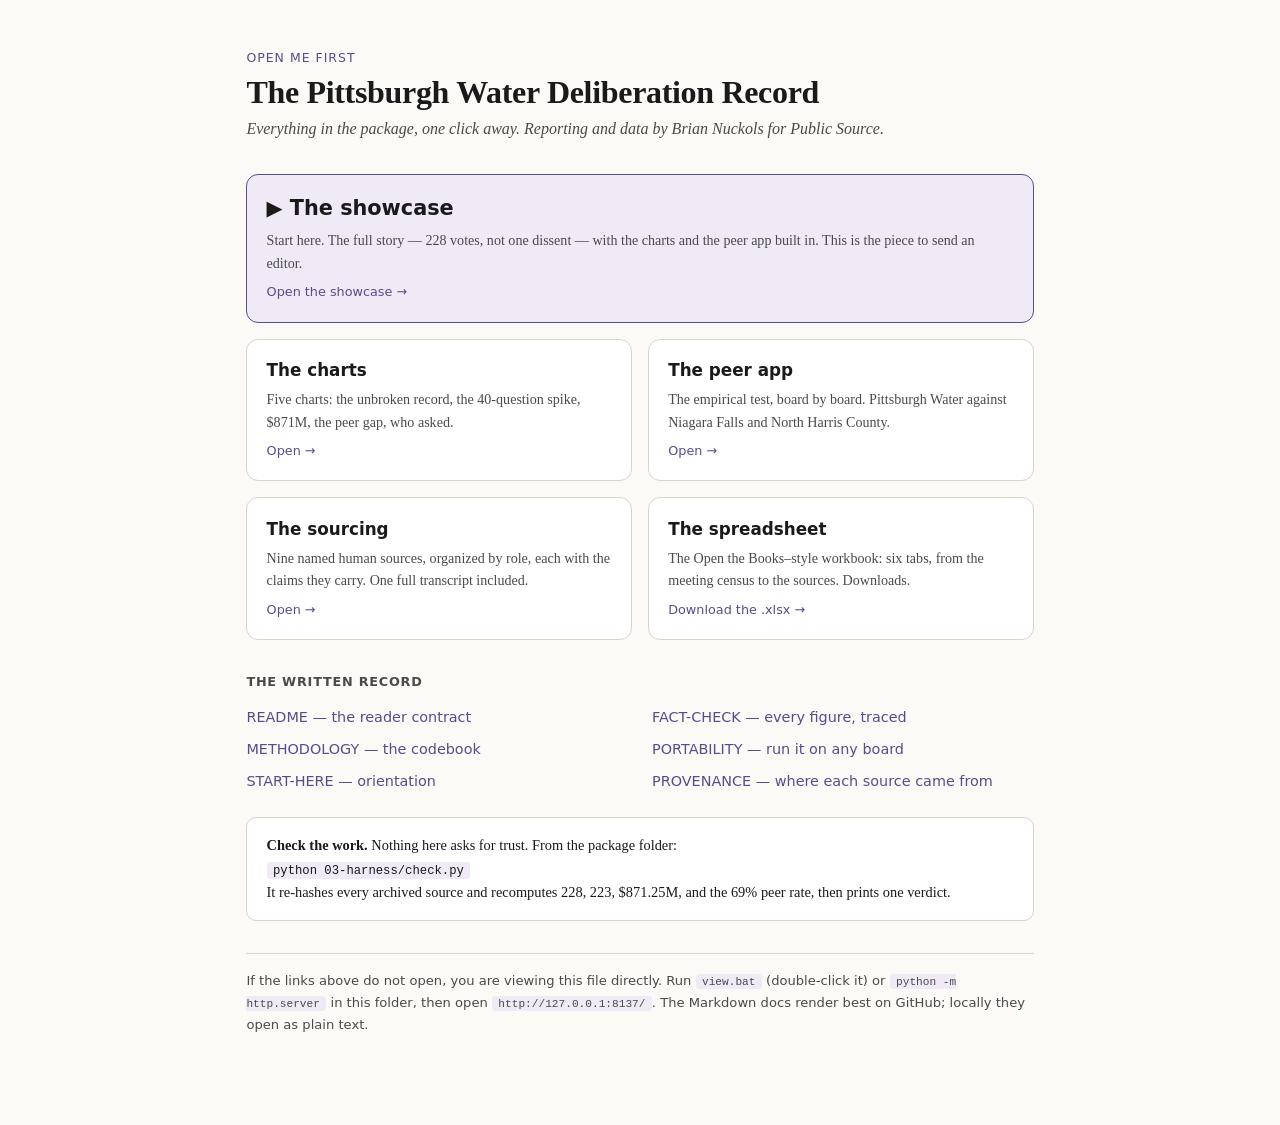
==== index.html @ bee3a7f2 "Landing page and double-click launcher" ====
<!doctype html>
<html lang="en">
<head>
<meta charset="utf-8">
<meta name="viewport" content="width=device-width, initial-scale=1">
<title>The Pittsburgh Water Deliberation Record — open me first</title>
<style>
  :root{--ink:#1a1a1a;--soft:#4a4a4a;--paper:#fbfaf7;--rule:#d9d4c8;--accent:#5b4b8a;--accent-soft:#efeaf6;--card:#fff;}
  @media (prefers-color-scheme:dark){:root{--ink:#f4f2e9;--soft:#c3c2b7;--paper:#14130e;--rule:#332f26;--accent:#9085e9;--accent-soft:#231f33;--card:#1e1d16;}}
  *{box-sizing:border-box}
  body{margin:0;background:var(--paper);color:var(--ink);font-family:Georgia,"Palatino Linotype",serif;line-height:1.6}
  .wrap{max-width:52rem;margin:0 auto;padding:3rem 1.4rem 5rem}
  .kicker{font-family:-apple-system,system-ui,sans-serif;font-size:.78rem;letter-spacing:.08em;text-transform:uppercase;color:var(--accent);margin:0 0 .4rem}
  h1{font-size:2rem;line-height:1.15;margin:0 0 .3rem;letter-spacing:-.01em}
  .sub{color:var(--soft);font-style:italic;margin:0 0 2rem}
  .grid{display:grid;grid-template-columns:1fr 1fr;gap:1rem;margin-bottom:1.5rem}
  @media(max-width:600px){.grid{grid-template-columns:1fr}}
  a.card{display:block;text-decoration:none;color:inherit;background:var(--card);border:1px solid var(--rule);border-radius:12px;padding:1.1rem 1.2rem;transition:transform .1s,border-color .1s}
  a.card:hover{transform:translateY(-2px);border-color:var(--accent)}
  a.card.big{grid-column:1/-1;background:var(--accent-soft);border-color:var(--accent)}
  .card h2{font-family:-apple-system,system-ui,sans-serif;font-size:1.05rem;margin:0 0 .25rem}
  .card.big h2{font-size:1.3rem}
  .card p{font-size:.88rem;color:var(--soft);margin:0}
  .card .go{font-family:-apple-system,system-ui,sans-serif;font-size:.8rem;color:var(--accent);margin-top:.5rem;display:inline-block}
  h3.sec{font-family:-apple-system,system-ui,sans-serif;font-size:.8rem;text-transform:uppercase;letter-spacing:.06em;color:var(--soft);margin:2rem 0 .7rem}
  ul.docs{list-style:none;padding:0;margin:0;display:grid;grid-template-columns:1fr 1fr;gap:.4rem 1.5rem}
  @media(max-width:600px){ul.docs{grid-template-columns:1fr}}
  ul.docs a{color:var(--accent);text-decoration:none;font-family:-apple-system,system-ui,sans-serif;font-size:.9rem}
  ul.docs a:hover{text-decoration:underline}
  .check{background:var(--card);border:1px solid var(--rule);border-radius:10px;padding:1rem 1.2rem;margin-top:1.5rem;font-size:.9rem}
  code{font-family:"Cascadia Code",Consolas,monospace;background:var(--accent-soft);padding:.1rem .4rem;border-radius:4px;font-size:.85em}
  .foot{color:var(--soft);font-size:.82rem;margin-top:2rem;border-top:1px solid var(--rule);padding-top:1rem;font-family:-apple-system,system-ui,sans-serif}
</style>
</head>
<body>
<div class="wrap">
  <p class="kicker">Open me first</p>
  <h1>The Pittsburgh Water Deliberation Record</h1>
  <p class="sub">Everything in the package, one click away. Reporting and data by Brian Nuckols for Public Source.</p>

  <div class="grid">
    <a class="card big" href="site/index.html">
      <h2>▶ The showcase</h2>
      <p>Start here. The full story — 228 votes, not one dissent — with the charts and the peer app built in. This is the piece to send an editor.</p>
      <span class="go">Open the showcase →</span>
    </a>

    <a class="card" href="04-charts/index.html">
      <h2>The charts</h2>
      <p>Five charts: the unbroken record, the 40-question spike, $871M, the peer gap, who asked.</p>
      <span class="go">Open →</span>
    </a>

    <a class="card" href="widget/index.html">
      <h2>The peer app</h2>
      <p>The empirical test, board by board. Pittsburgh Water against Niagara Falls and North Harris County.</p>
      <span class="go">Open →</span>
    </a>

    <a class="card" href="05-sources/index.html">
      <h2>The sourcing</h2>
      <p>Nine named human sources, organized by role, each with the claims they carry. One full transcript included.</p>
      <span class="go">Open →</span>
    </a>

    <a class="card" href="spreadsheet/Pittsburgh-Water-Deliberation-Record.xlsx">
      <h2>The spreadsheet</h2>
      <p>The Open the Books–style workbook: six tabs, from the meeting census to the sources. Downloads.</p>
      <span class="go">Download the .xlsx →</span>
    </a>
  </div>

  <h3 class="sec">The written record</h3>
  <ul class="docs">
    <li><a href="README.md">README — the reader contract</a></li>
    <li><a href="FACT-CHECK.md">FACT-CHECK — every figure, traced</a></li>
    <li><a href="METHODOLOGY.md">METHODOLOGY — the codebook</a></li>
    <li><a href="PORTABILITY.md">PORTABILITY — run it on any board</a></li>
    <li><a href="START-HERE.md">START-HERE — orientation</a></li>
    <li><a href="01-sources-archive/PROVENANCE.md">PROVENANCE — where each source came from</a></li>
  </ul>

  <div class="check">
    <b>Check the work.</b> Nothing here asks for trust. From the package folder:
    <br><code>python 03-harness/check.py</code>
    <br>It re-hashes every archived source and recomputes 228, 223, $871.25M, and the 69% peer rate, then prints one verdict.
  </div>

  <p class="foot">If the links above do not open, you are viewing this file directly. Run <code>view.bat</code> (double-click it) or <code>python -m http.server</code> in this folder, then open <code>http://127.0.0.1:8137/</code>. The Markdown docs render best on GitHub; locally they open as plain text.</p>
</div>
</body>
</html>
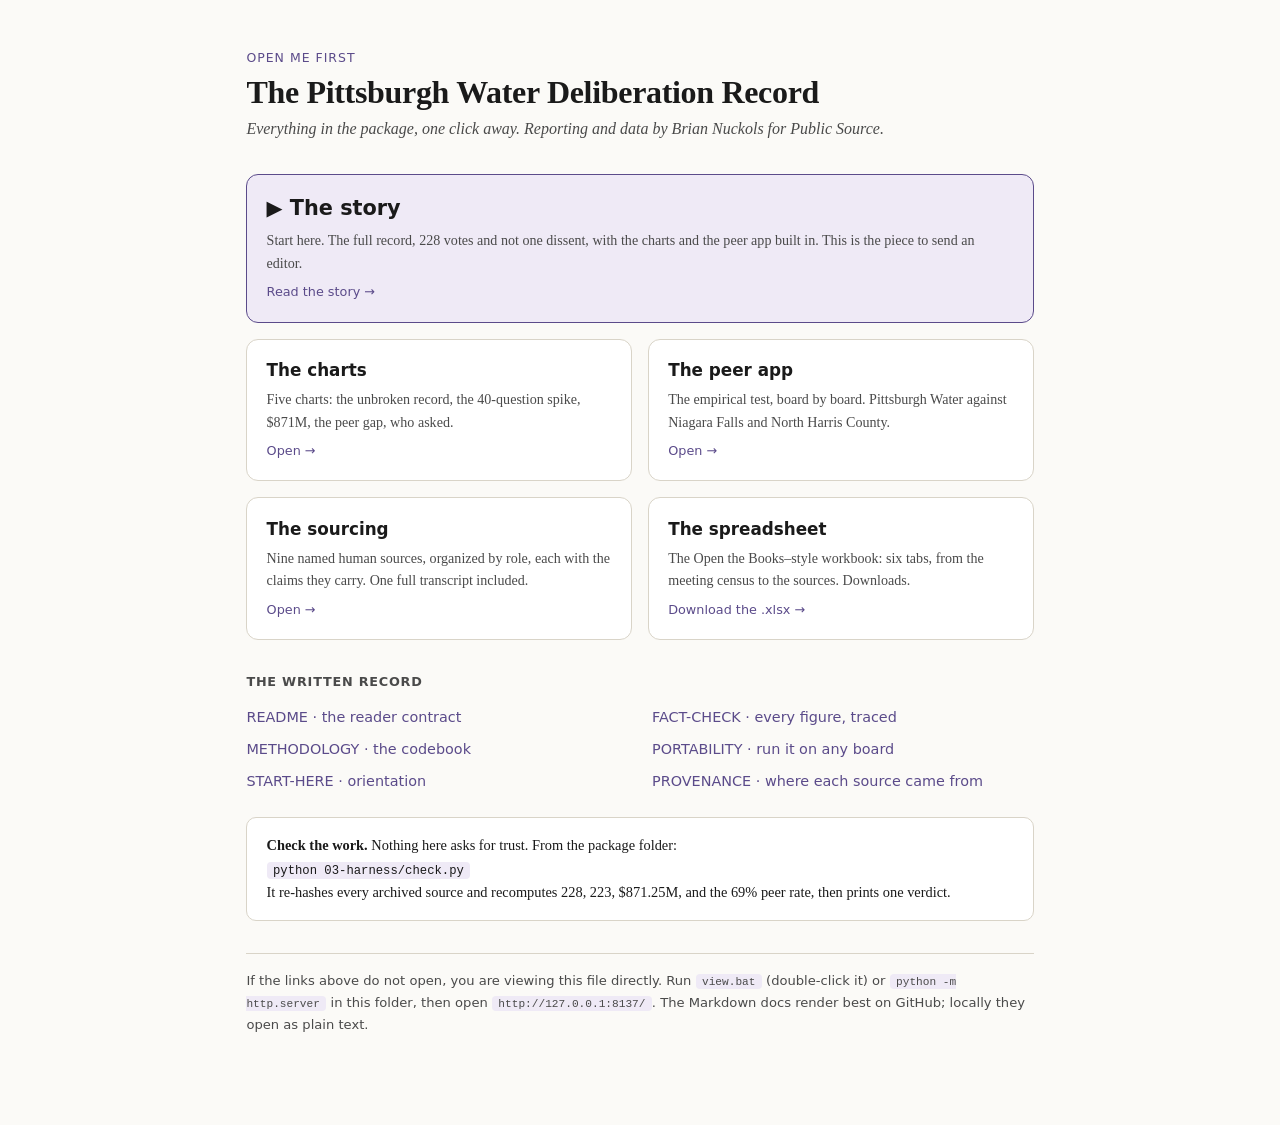
==== commit 45f687df: "Prose pass: remove em-dash connectors, symmetry inversions, and a dead word" ====
--- a/index.html
+++ b/index.html
@@ -3,7 +3,7 @@
 <head>
 <meta charset="utf-8">
 <meta name="viewport" content="width=device-width, initial-scale=1">
-<title>The Pittsburgh Water Deliberation Record — open me first</title>
+<title>The Pittsburgh Water Deliberation Record</title>
 <style>
   :root{--ink:#1a1a1a;--soft:#4a4a4a;--paper:#fbfaf7;--rule:#d9d4c8;--accent:#5b4b8a;--accent-soft:#efeaf6;--card:#fff;}
   @media (prefers-color-scheme:dark){:root{--ink:#f4f2e9;--soft:#c3c2b7;--paper:#14130e;--rule:#332f26;--accent:#9085e9;--accent-soft:#231f33;--card:#1e1d16;}}
@@ -40,9 +40,9 @@
 
   <div class="grid">
     <a class="card big" href="site/index.html">
-      <h2>▶ The showcase</h2>
-      <p>Start here. The full story — 228 votes, not one dissent — with the charts and the peer app built in. This is the piece to send an editor.</p>
-      <span class="go">Open the showcase →</span>
+      <h2>▶ The story</h2>
+      <p>Start here. The full record, 228 votes and not one dissent, with the charts and the peer app built in. This is the piece to send an editor.</p>
+      <span class="go">Read the story →</span>
     </a>
 
     <a class="card" href="04-charts/index.html">
@@ -72,12 +72,12 @@
 
   <h3 class="sec">The written record</h3>
   <ul class="docs">
-    <li><a href="README.md">README — the reader contract</a></li>
-    <li><a href="FACT-CHECK.md">FACT-CHECK — every figure, traced</a></li>
-    <li><a href="METHODOLOGY.md">METHODOLOGY — the codebook</a></li>
-    <li><a href="PORTABILITY.md">PORTABILITY — run it on any board</a></li>
-    <li><a href="START-HERE.md">START-HERE — orientation</a></li>
-    <li><a href="01-sources-archive/PROVENANCE.md">PROVENANCE — where each source came from</a></li>
+    <li><a href="README.md">README · the reader contract</a></li>
+    <li><a href="FACT-CHECK.md">FACT-CHECK · every figure, traced</a></li>
+    <li><a href="METHODOLOGY.md">METHODOLOGY · the codebook</a></li>
+    <li><a href="PORTABILITY.md">PORTABILITY · run it on any board</a></li>
+    <li><a href="START-HERE.md">START-HERE · orientation</a></li>
+    <li><a href="01-sources-archive/PROVENANCE.md">PROVENANCE · where each source came from</a></li>
   </ul>
 
   <div class="check">
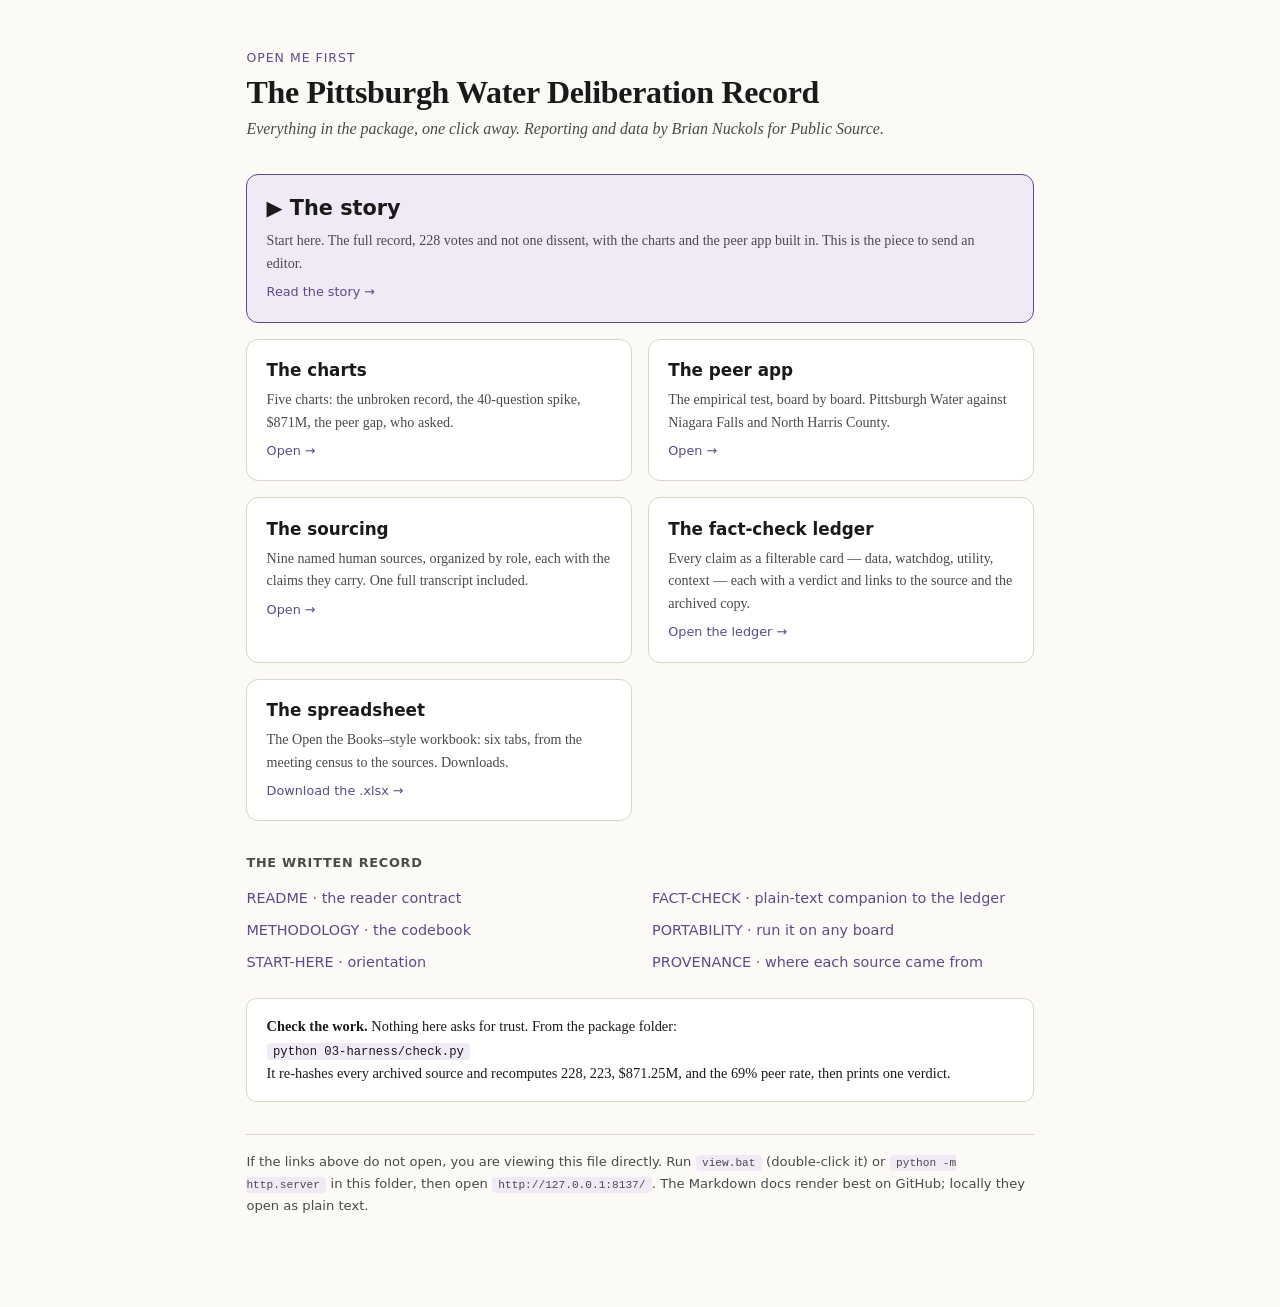
==== commit 7b6aa791: "Interactive fact-check ledger; add remaining interview transcripts; wire ledger into hub, story, and" ====
--- a/index.html
+++ b/index.html
@@ -63,6 +63,12 @@
       <span class="go">Open →</span>
     </a>
 
+    <a class="card" href="fact-check/index.html">
+      <h2>The fact-check ledger</h2>
+      <p>Every claim as a filterable card — data, watchdog, utility, context — each with a verdict and links to the source and the archived copy.</p>
+      <span class="go">Open the ledger →</span>
+    </a>
+
     <a class="card" href="spreadsheet/Pittsburgh-Water-Deliberation-Record.xlsx">
       <h2>The spreadsheet</h2>
       <p>The Open the Books–style workbook: six tabs, from the meeting census to the sources. Downloads.</p>
@@ -73,7 +79,7 @@
   <h3 class="sec">The written record</h3>
   <ul class="docs">
     <li><a href="README.md">README · the reader contract</a></li>
-    <li><a href="FACT-CHECK.md">FACT-CHECK · every figure, traced</a></li>
+    <li><a href="FACT-CHECK.md">FACT-CHECK · plain-text companion to the ledger</a></li>
     <li><a href="METHODOLOGY.md">METHODOLOGY · the codebook</a></li>
     <li><a href="PORTABILITY.md">PORTABILITY · run it on any board</a></li>
     <li><a href="START-HERE.md">START-HERE · orientation</a></li>
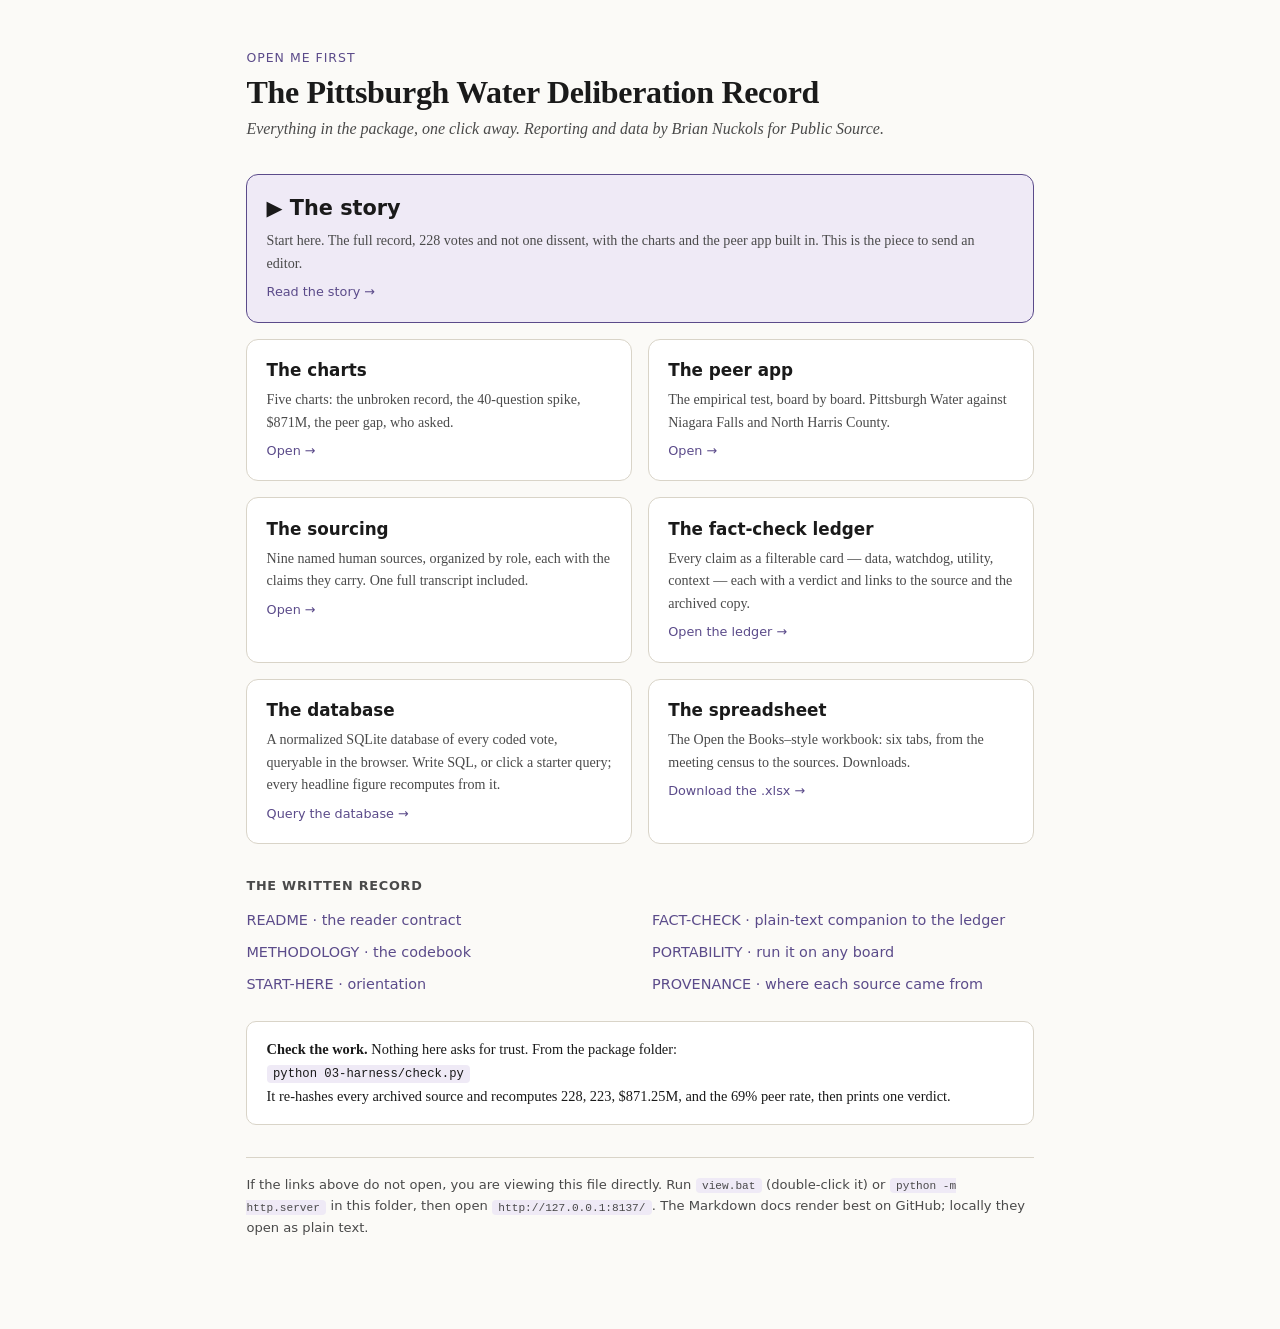
==== commit f1176f4a: "Normalized SQLite database + in-browser SQL explorer for the coded meetings" ====
--- a/index.html
+++ b/index.html
@@ -69,6 +69,12 @@
       <span class="go">Open the ledger →</span>
     </a>
 
+    <a class="card" href="db/index.html">
+      <h2>The database</h2>
+      <p>A normalized SQLite database of every coded vote, queryable in the browser. Write SQL, or click a starter query; every headline figure recomputes from it.</p>
+      <span class="go">Query the database →</span>
+    </a>
+
     <a class="card" href="spreadsheet/Pittsburgh-Water-Deliberation-Record.xlsx">
       <h2>The spreadsheet</h2>
       <p>The Open the Books–style workbook: six tabs, from the meeting census to the sources. Downloads.</p>
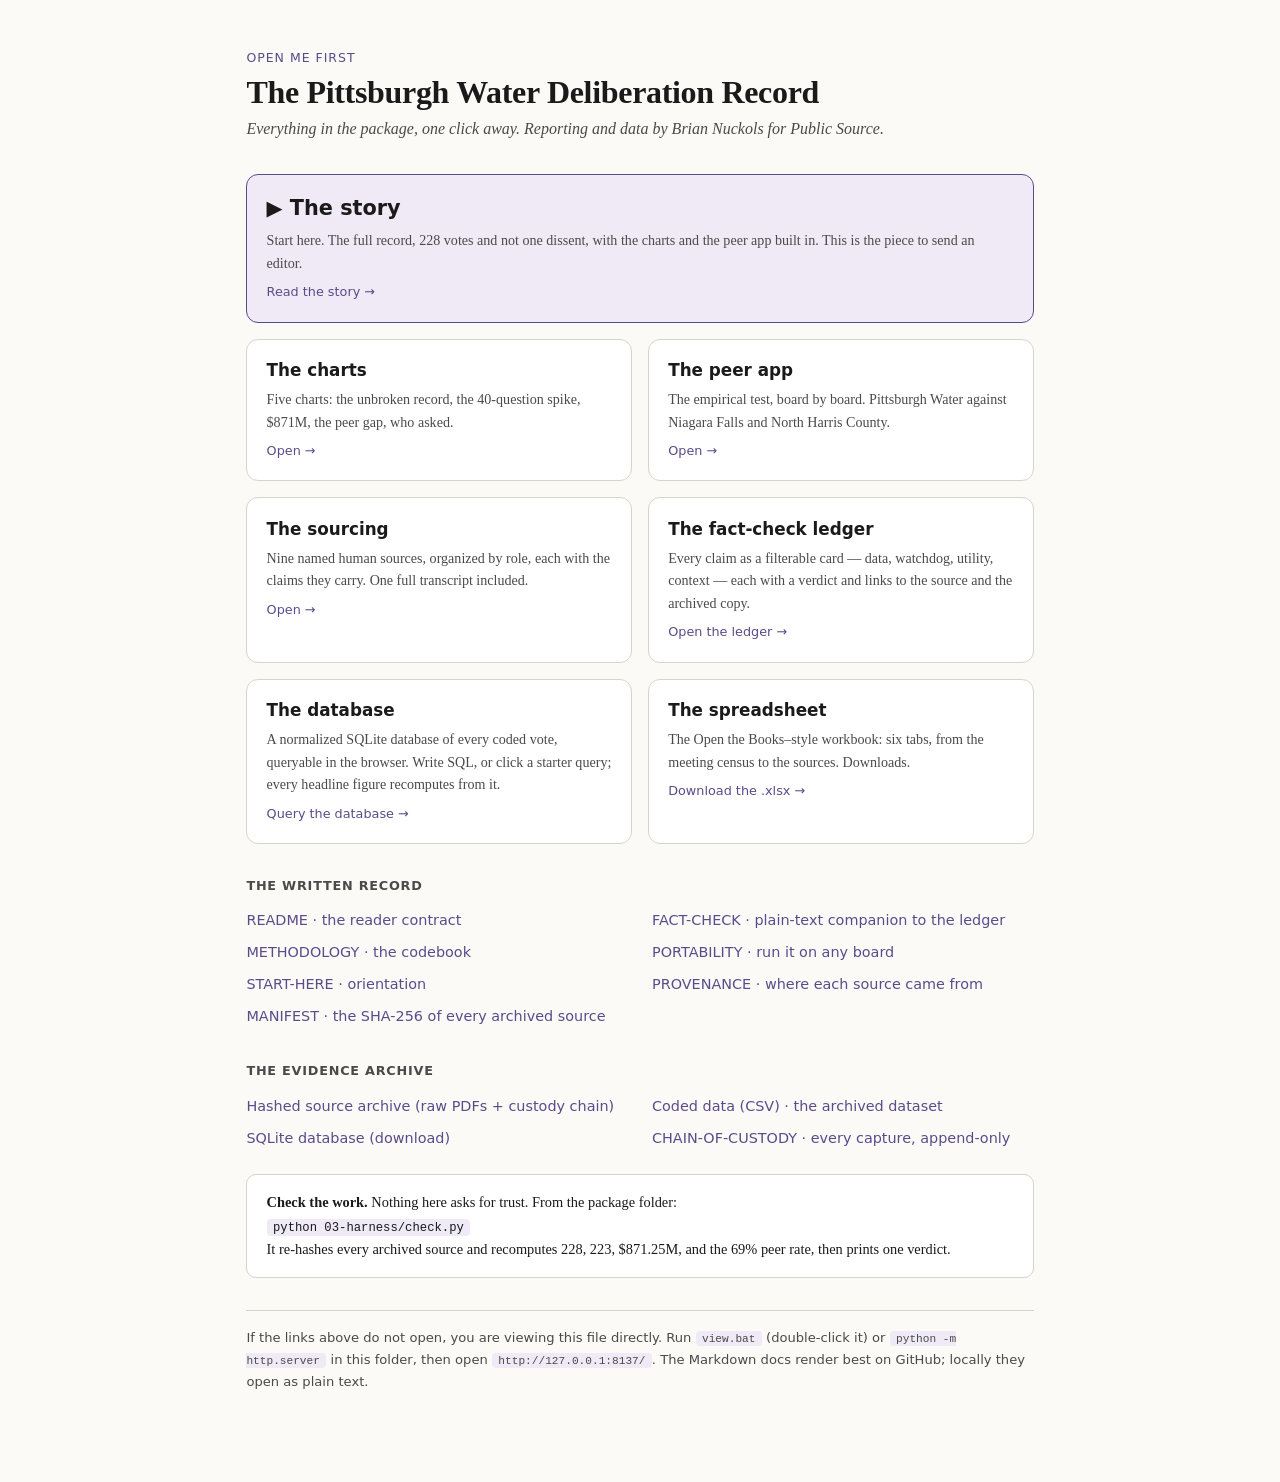
==== commit 9a76e3d0: "Surface evidence-archive and provenance links on the database tool and the hub" ====
--- a/index.html
+++ b/index.html
@@ -90,6 +90,15 @@
     <li><a href="PORTABILITY.md">PORTABILITY · run it on any board</a></li>
     <li><a href="START-HERE.md">START-HERE · orientation</a></li>
     <li><a href="01-sources-archive/PROVENANCE.md">PROVENANCE · where each source came from</a></li>
+    <li><a href="01-sources-archive/MANIFEST.md">MANIFEST · the SHA-256 of every archived source</a></li>
+  </ul>
+
+  <h3 class="sec">The evidence archive</h3>
+  <ul class="docs">
+    <li><a href="https://github.com/bnuckols13/pittsburgh-water-deliberation-record/tree/main/01-sources-archive">Hashed source archive (raw PDFs + custody chain)</a></li>
+    <li><a href="https://github.com/bnuckols13/pittsburgh-water-deliberation-record/tree/main/02-data">Coded data (CSV) · the archived dataset</a></li>
+    <li><a href="db/pittsburgh_water.db">SQLite database (download)</a></li>
+    <li><a href="01-sources-archive/CHAIN-OF-CUSTODY.md">CHAIN-OF-CUSTODY · every capture, append-only</a></li>
   </ul>
 
   <div class="check">
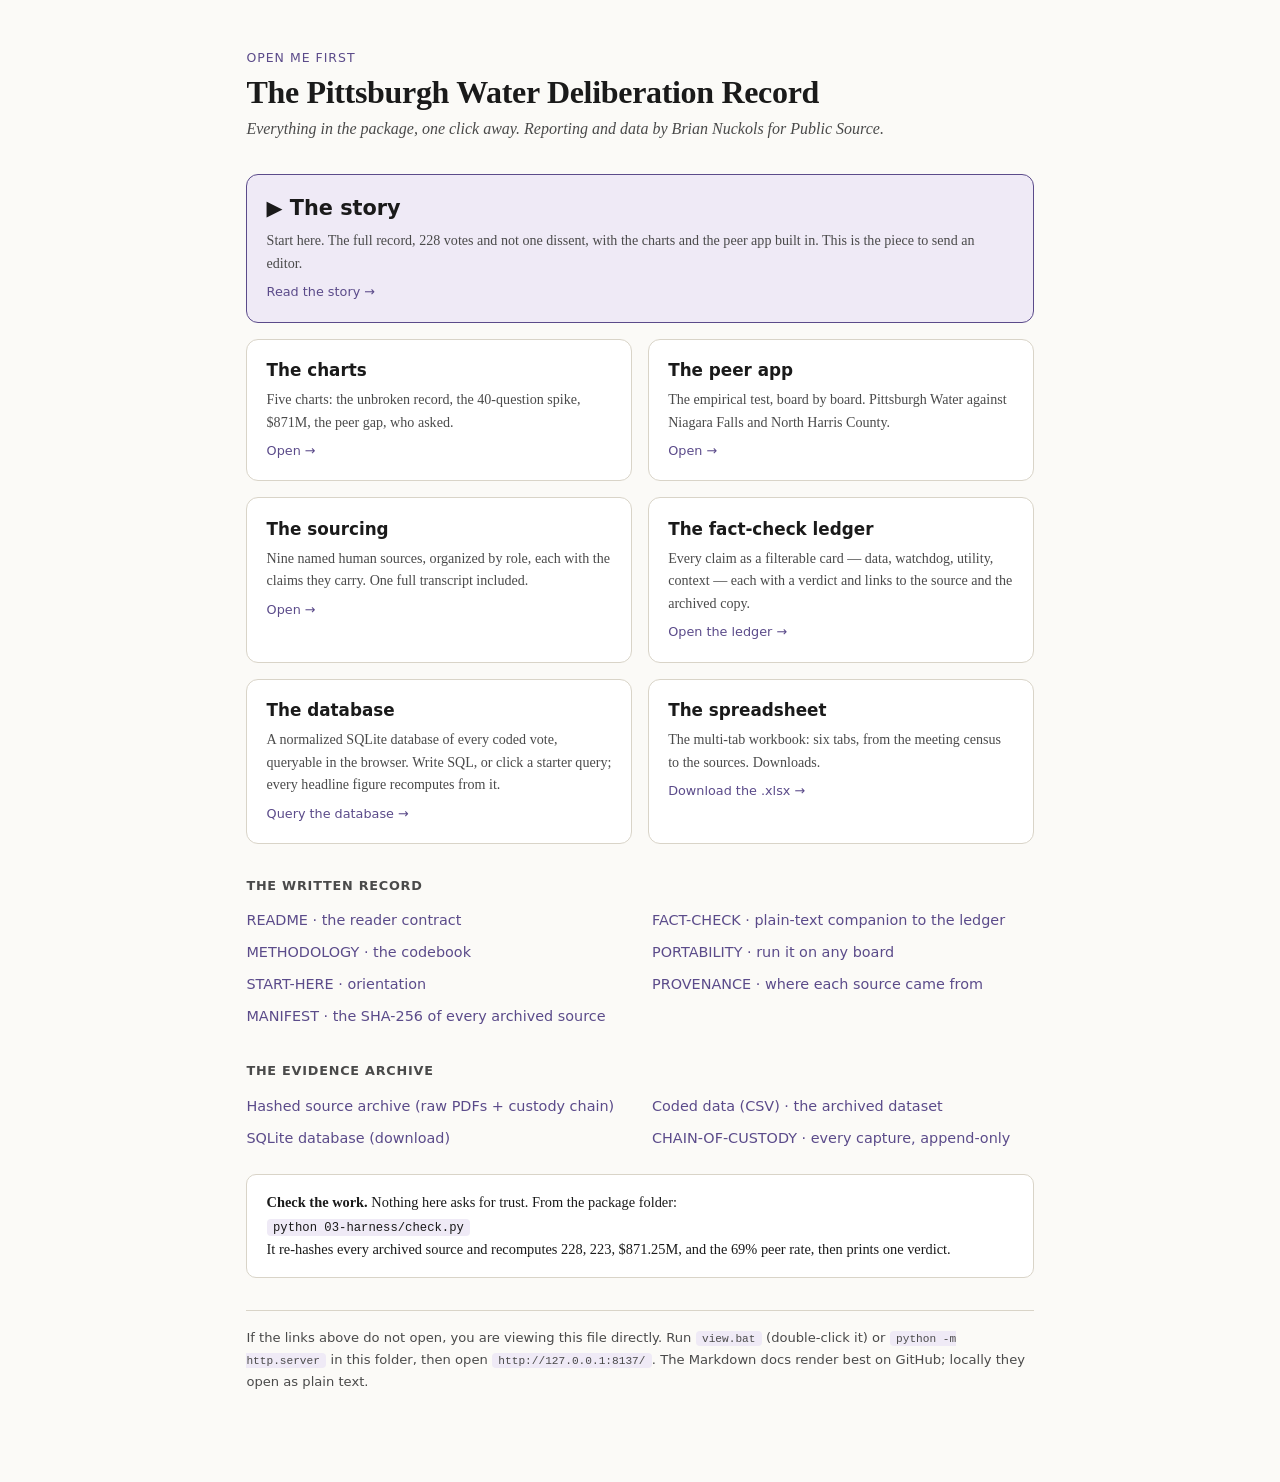
==== commit 6082edc0: "Landing: drop the 'Open the Books-style' descriptor from the spreadsheet card" ====
--- a/index.html
+++ b/index.html
@@ -77,7 +77,7 @@
 
     <a class="card" href="spreadsheet/Pittsburgh-Water-Deliberation-Record.xlsx">
       <h2>The spreadsheet</h2>
-      <p>The Open the Books–style workbook: six tabs, from the meeting census to the sources. Downloads.</p>
+      <p>The multi-tab workbook: six tabs, from the meeting census to the sources. Downloads.</p>
       <span class="go">Download the .xlsx →</span>
     </a>
   </div>
